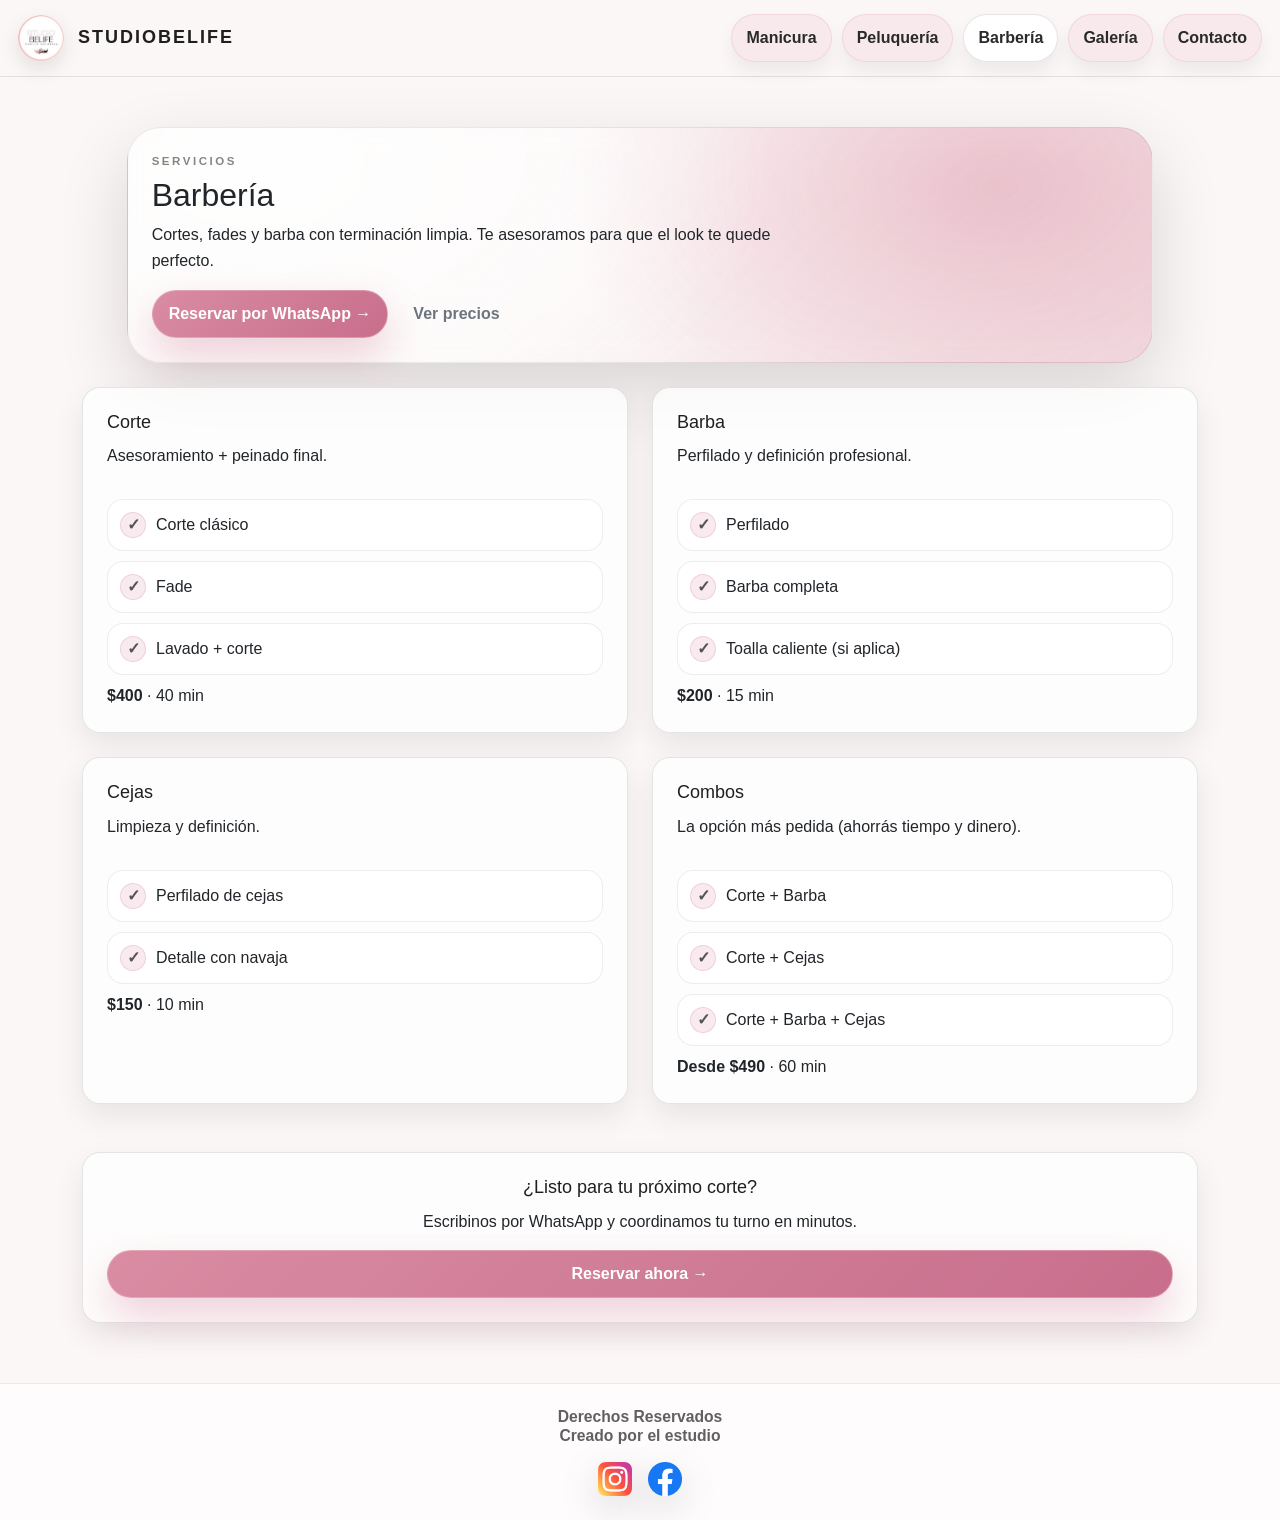
==== Belife/pages/barberia.html @ 2db6b8b3 "Add files via upload" ====
<!DOCTYPE html>
<html lang="es">
<head>
  <meta charset="UTF-8" />
  <meta name="viewport" content="width=device-width, initial-scale=1.0" />
  <title>Belife - Barbería</title>

  <!-- Bootstrap -->
  <link href="https://cdn.jsdelivr.net/npm/bootstrap@5.3.2/dist/css/bootstrap.min.css" rel="stylesheet">

  <!-- Tu CSS -->
  <link rel="stylesheet" href="../style/style.css" />
</head>

<body class="page-barberia">

  <header>
    <img src="../assets/logo.png" class="logo" alt="Logo Studio Belife" />
    <a href="../index.html"><h1 class="title">STUDIOBELIFE</h1></a>

    <nav>
      <ul>
        <li><a href="./manicura.html">Manicura</a></li>
        <li><a href="./peluqueria.html">Peluquería</a></li>
        <li><a href="./barberia.html" aria-current="page">Barbería</a></li>
        <li><a href="./galeria.html">Galería</a></li>
        <li><a href="./contacto.html">Contacto</a></li>
      </ul>
    </nav>
  </header>

  <!-- Container responsive -->
  <main class="container py-4">

    <!-- HERO (MISMA ESTRUCTURA que peluquería/manicura) -->
    <section class="service-hero mb-4 p-4 card">
      <div class="row g-4 align-items-center">
        <div class="col-12 col-lg-8">
          <p class="kicker">SERVICIOS</p>
          <h2>Barbería</h2>
          <p class="service-hero__lead">
            Cortes, fades y barba con terminación limpia. Te asesoramos para que el look te quede perfecto.
          </p>

          <!-- Chips (con Bootstrap, como en peluquería) -->
          

          <div class="d-flex flex-wrap gap-2">
            <a class="btn btn-primary" href="https://wa.me/59895533304" target="_blank" rel="noopener">
              Reservar por WhatsApp →
            </a>
            <a class="btn btn-outline-secondary" href="#servicios">
              Ver precios
            </a>
          </div>
        </div>
      </div>
    </section>

    <!-- SERVICIOS GRID (MISMA ESTRUCTURA) -->
    <section class="row g-4" id="servicios">

      <div class="col-12 col-md-6">
        <article class="card p-4 h-100">
          <h3>Corte</h3>
          <p>Asesoramiento + peinado final.</p>
          <ul>
            <li>Corte clásico</li>
            <li>Fade</li>
            <li>Lavado + corte</li>
          </ul>
          <p class="mt-2 mb-0"><strong>$400</strong> · 40 min</p>
        </article>
      </div>

      <div class="col-12 col-md-6">
        <article class="card p-4 h-100">
          <h3>Barba</h3>
          <p>Perfilado y definición profesional.</p>
          <ul>
            <li>Perfilado</li>
            <li>Barba completa</li>
            <li>Toalla caliente (si aplica)</li>
          </ul>
          <p class="mt-2 mb-0"><strong>$200</strong> · 15 min</p>
        </article>
      </div>

      <div class="col-12 col-md-6">
        <article class="card p-4 h-100">
          <h3>Cejas</h3>
          <p>Limpieza y definición.</p>
          <ul>
            <li>Perfilado de cejas</li>
            <li>Detalle con navaja</li>
          </ul>
          <p class="mt-2 mb-0"><strong>$150</strong> · 10 min</p>
        </article>
      </div>

      <div class="col-12 col-md-6">
        <article class="card p-4 h-100">
          <h3>Combos</h3>
          <p>La opción más pedida (ahorrás tiempo y dinero).</p>
          <ul>
            <li>Corte + Barba</li>
            <li>Corte + Cejas</li>
            <li>Corte + Barba + Cejas</li>
          </ul>
          <p class="mt-2 mb-0"><strong>Desde $490</strong> · 60 min</p>
        </article>
      </div>

    </section>

    <!-- CTA FINAL (MISMA ESTRUCTURA) -->
    <section class="mt-5">
      <div class="card p-4 text-center">
        <h3>¿Listo para tu próximo corte?</h3>
        <p>Escribinos por WhatsApp y coordinamos tu turno en minutos.</p>
        <a class="btn btn-primary w-100 w-md-auto"
           href="https://wa.me/59895533304"
           target="_blank" rel="noopener">
          Reservar ahora →
        </a>
      </div>
    </section>

  </main>

  <footer class="text-center py-4">
    <h2>Derechos Reservados</h2>
    <h2>Creado por el estudio</h2>
    <div class="d-flex justify-content-center gap-3 mt-3">
      <a href="https://www.instagram.com/studiobelife_/" target="_blank" rel="noopener">
        <img src="../assets/instagram.png" class="redes" alt="Instagram" />
      </a>
      <a href="https://www.facebook.com/people/Studiobelife/61578109405108/" target="_blank" rel="noopener">
        <img src="../assets/facebook.png" class="redes" alt="Facebook" />
      </a>
    </div>
  </footer>

  <script src="https://cdn.jsdelivr.net/npm/bootstrap@5.3.2/dist/js/bootstrap.bundle.min.js"></script>
</body>
</html>
---- Belife/style/style.css ----
/* ================================
   STUDIO BELIFE — CSS REDUCIDO
   (mantiene look final)
================================ */

/* ===== Variables / Theme tokens ===== */
:root{
  --bg:#fbf7f6;
  --bg-cream:#fff6f8;
  --ink:#1f1f1f;
  --text:#1f1f1f;
  --muted:#6b6b6b;

  --pink:#d98ca3;
  --pink-2:#c86e8c;
  --pink-3:#b85d7c;

  --surface:#fff;
  --white:#fff;

  --border:rgba(0,0,0,.10);
  --shadow:0 12px 30px rgba(0,0,0,.08);

  --r:18px;
  --r2:28px;
  --container:1120px;

  /* accents (por tema) */
  --accent:var(--pink);
  --accent-weak:rgba(217,140,163,.14);
  --pink-soft:rgba(217,140,163,.10);
}

/* Temas (solo variables) */
body.theme-barber{--accent:#2d2d2d;--accent-weak:rgba(45,45,45,.10)}
body.theme-hair{--accent:#d98ca3;--accent-weak:rgba(217,140,163,.14)}
body.theme-nails{--accent:#c07aa0;--accent-weak:rgba(192,122,160,.14)}

/* ===== Base ===== */
*{box-sizing:border-box}
html{scroll-behavior:smooth}
body{
  margin:0;
  font-family:Arial,Helvetica,sans-serif;
  background:var(--bg);
  color:var(--text);
  line-height:1.6;
}
img{max-width:100%;display:block}
a{color:inherit;text-decoration:none}
a:hover{opacity:.95}
main{max-width:1100px;margin:0 auto;padding:22px 18px 60px}

/* ===== Utilidades ===== */
.muted{opacity:.85}
.small{font-size:13px;margin-top:10px}
.kicker{
  font-size:.72rem;
  font-weight:900;
  letter-spacing:.22em;
  text-transform:uppercase;
  color:rgba(0,0,0,.48);
  margin:0 0 6px;
}

/* ===== Componentes base ===== */
.card{
  background:rgba(255,255,255,.78);
  border:1px solid var(--border);
  border-radius:var(--r);
  box-shadow:var(--shadow);
  padding:18px;
}
.card h3{margin:0 0 10px;color:var(--ink);font-size:18px}

.btn{
  width:fit-content;
  display:inline-flex;
  align-items:center;
  justify-content:center;
  gap:8px;
  padding:11px 16px;
  border-radius:999px;
  font-weight:900;
  cursor:pointer;
  border:1px solid rgba(255,255,255,.25);
  transition:transform .15s ease,box-shadow .15s ease,opacity .15s ease,background .15s ease;
}
.btn-primary{
  color:#fff;
  background:linear-gradient(135deg,var(--pink) 0,var(--pink-2) 100%);
  box-shadow:0 18px 40px rgba(200,110,140,.32);
}
.btn-primary:hover{transform:translateY(-2px);box-shadow:0 24px 55px rgba(200,110,140,.42)}
.btn-accent{background:var(--accent);color:#fff;border-color:transparent}
.btn-ghost{
  background:rgba(255,255,255,.65);
  color:rgba(0,0,0,.72);
  border:1px solid rgba(0,0,0,.10);
  box-shadow:0 14px 28px rgba(0,0,0,.08);
}
.btn-ghost:hover{transform:translateY(-2px)}

.chip{
  display:inline-flex;
  flex-wrap:wrap;
  gap:10px;
  margin-top:12px;
  padding:10px 14px;
  border-radius:999px;
  font-weight:900;
  background:rgba(255,255,255,.78);
  border:1px solid rgba(217,140,163,.28);
  box-shadow:0 14px 28px rgba(0,0,0,.08);
  transition:transform .15s ease,box-shadow .15s ease,background-color .15s ease;
}
.chip:hover{transform:translateY(-2px);background:rgba(217,140,163,.14);box-shadow:0 18px 30px rgba(0,0,0,.10)}

/* ===== Header / Nav (único) ===== */
header{
  position:sticky;top:0;z-index:50;
  background:rgba(251,247,246,.85);
  backdrop-filter:blur(10px);
  border-bottom:1px solid var(--border);
  padding:14px 18px;
  display:flex;align-items:center;gap:14px;
}
header .logo{
  width:46px;height:46px;border-radius:50%;
  object-fit:cover;box-shadow:0 8px 20px rgba(0,0,0,.10);
}
header h1{font-size:18px;letter-spacing:2px;margin:0;font-weight:800}
nav{margin-left:auto}
nav ul{
  list-style:none;margin:0;padding:0;
  display:flex;gap:10px;flex-wrap:wrap;align-items:center;
}
header li a{
  display:inline-flex;
  padding:10px 14px;
  border-radius:999px;
  font-weight:800;
  color:#2a2a2a;
  background:rgba(217,140,163,.12);
  border:1px solid rgba(217,140,163,.22);
  box-shadow:0 10px 18px rgba(0,0,0,.06);
  transition:transform .15s ease,box-shadow .15s ease,background .15s ease;
}
header li a:hover{
  transform:translateY(-2px);
  background:rgba(217,140,163,.18);
  box-shadow:0 18px 30px rgba(0,0,0,.10);
}
header a[aria-current="page"]{
  background:var(--surface);
  border-color:var(--border);
}

/* ===== Hero (home) ===== */
.hero{
  width:100%;
  height:clamp(340px,55vh,560px);
  position:relative;
  overflow:hidden;
  background:
    radial-gradient(900px 600px at 20% 30%,rgba(255,255,255,.70) 0,transparent 55%),
    radial-gradient(900px 600px at 80% 30%,rgba(217,140,163,.50) 0,transparent 55%),
    linear-gradient(135deg,#f9e1e7 0,#f0c4d0 45%,#fdeff3 100%);
}
.hero::after{
  content:"";
  position:absolute;inset:0;
  background:
    radial-gradient(900px 600px at 75% 0%,rgba(0,0,0,.22),transparent 55%),
    linear-gradient(180deg,rgba(0,0,0,.12) 0,rgba(0,0,0,0) 50%,rgba(0,0,0,.18) 100%);
  pointer-events:none;
}
.hero-overlay{
  position:relative;z-index:2;
  width:min(var(--container),92%);
  margin:0 auto;height:100%;
  display:grid;align-content:center;gap:12px;
}
.hero-overlay h2{
  color:var(--ink);
  font-size:clamp(2rem,4vw,3.2rem);
  letter-spacing:-.02em;
  text-shadow:0 10px 30px rgba(0,0,0,.08);
  margin:0;
}
.hero-overlay p{
  font-size:1.08rem;
  color:rgba(0,0,0,.70);
  max-width:60ch;
  margin:0;
}
.btn-hero{
  display:inline-flex;align-items:center;justify-content:center;
  padding:12px 18px;border-radius:999px;font-weight:900;color:#fff;
  background:linear-gradient(135deg,var(--pink) 0,var(--pink-2) 60%,var(--pink-3) 100%);
  border:1px solid rgba(255,255,255,.28);
  box-shadow:0 18px 40px rgba(200,110,140,.45);
  transition:transform .15s ease,box-shadow .15s ease;
  width:fit-content;
}
.btn-hero:hover{transform:translateY(-2px);box-shadow:0 24px 55px rgba(200,110,140,.55)}

/* ===== Home blocks ===== */
.home-info{display:grid;gap:26px;padding:34px 0 46px}
.home-cta,.home-block{
  background:rgba(255,255,255,.78);
  border:1px solid rgba(0,0,0,.08);
  border-radius:30px;
  box-shadow:0 22px 60px rgba(0,0,0,.11);
  padding:26px;
  position:relative;
  overflow:hidden;
  backdrop-filter:blur(14px);
  -webkit-backdrop-filter:blur(14px);
}
.home-cta::before,.home-block::before{
  content:"";
  position:absolute;left:18px;right:18px;top:0;
  height:3px;border-radius:99px;
  background:linear-gradient(90deg,transparent,rgba(217,140,163,.85),transparent);
}
.home-cta h2{font-size:1.7rem;color:var(--ink);margin:0 0 4px}
.home-block h3{margin:2px 0 0;font-size:1.35rem;color:var(--ink)}
.home-block h3,.home-cta h2{position:relative;padding-bottom:10px}
.home-block h3::after,.home-cta h2::after{
  content:"";
  position:absolute;left:0;bottom:0;
  width:85px;height:4px;border-radius:999px;
  background:linear-gradient(90deg,rgba(217,140,163,.95),rgba(217,140,163,0));
}

/* ===== Team ===== */
.team-grid{
  display:grid;
  gap:22px;
  grid-template-columns:repeat(2,minmax(0,1fr));
  margin-top:6px;
}
.team-card{
  position:relative;
  overflow:hidden;
  background:rgba(255,255,255,.78);
  border:1px solid rgba(0,0,0,.08);
  border-radius:32px;
  box-shadow:0 26px 70px rgba(0,0,0,.14);
  padding:20px;
  display:grid;
  grid-template-columns:140px 1fr;
  gap:18px;
  align-items:center;
  transition:transform .18s ease,box-shadow .18s ease,filter .18s ease;
}
.team-card::before{
  content:"";
  position:absolute;
  inset:-120px -120px auto auto;
  width:320px;height:320px;
  background:radial-gradient(circle,rgba(217,140,163,.35) 0,transparent 62%);
  transform:rotate(15deg);
  pointer-events:none;
}
.team-card::after{
  content:"";
  position:absolute;
  left:18px;top:14px;
  width:60px;height:4px;border-radius:99px;
  background:linear-gradient(90deg,rgba(217,140,163,.95),rgba(217,140,163,0));
  opacity:.9;
  pointer-events:none;
}
.team-card:nth-child(2n)::after{
  background:linear-gradient(90deg,rgba(200,110,140,.95),rgba(200,110,140,0));
}
.team-card:hover{transform:translateY(-4px);box-shadow:0 34px 90px rgba(0,0,0,.18)}
.team-photo{
  width:128px;height:128px;
  border-radius:999px;
  object-fit:cover;
  border:6px solid rgba(255,255,255,.85);
  box-shadow:0 18px 40px rgba(0,0,0,.18);
  filter:saturate(1.08) contrast(1.04);
}
.team-card h4{margin:0 0 6px;font-size:1.55rem;letter-spacing:-.02em;color:#1f1f1f}
.team-role{
  margin:0 0 10px;
  display:inline-flex;
  width:fit-content;
  padding:7px 12px;
  border-radius:999px;
  font-weight:900;
  font-size:.9rem;
  color:rgba(20,20,20,.78);
  background:rgba(217,140,163,.14);
  border:1px solid rgba(217,140,163,.22);
}
.team-desc{
  margin:0;
  font-size:1rem;
  color:rgba(25,25,25,.72);
  line-height:1.7;
  display:-webkit-box;
  -webkit-box-orient:vertical;
  -webkit-line-clamp:5;
  overflow:hidden;
}

/* ===== Hours ===== */
.hours{margin-top:12px;display:grid;gap:10px}
.hour{
  display:flex;align-items:center;justify-content:space-between;
  padding:12px 14px;
  border-radius:16px;
  border:1px solid rgba(0,0,0,.07);
  background:rgba(255,255,255,.60);
}
.hour span{font-weight:900;color:rgba(0,0,0,.62)}
.hour b{color:rgba(0,0,0,.80)}
.closed{color:rgba(0,0,0,.42)}

/* ===== Footer ===== */
footer{
  margin-top:36px;
  padding:28px 4%;
  background:rgba(255,255,255,.70);
  border-top:1px solid rgba(0,0,0,.07);
}
footer h2{
  margin:0;
  text-align:center;
  font-size:.98rem;
  font-weight:900;
  color:rgba(0,0,0,.62);
}
footer nav{margin-top:14px}
footer ul{list-style:none;padding:0;margin:0;display:flex;justify-content:center;gap:14px}
.redes{
  width:34px;height:34px;
  object-fit:contain;
  filter:drop-shadow(0 12px 18px rgba(0,0,0,.14));
  transition:transform .15s ease;
}
.redes:hover{transform:translateY(-2px)}

/* ===== Servicios (service-hero / grid / list) ===== */
.service-hero{
  width:min(var(--container),92%);
  margin:26px auto 10px;
  border-radius:34px;
  padding:26px;
  background:
    radial-gradient(900px 520px at 15% 20%,rgba(255,255,255,.75) 0,transparent 55%),
    radial-gradient(800px 520px at 85% 25%,rgba(217,140,163,.45) 0,transparent 55%),
    linear-gradient(135deg,rgba(255,255,255,.55) 0,rgba(255,255,255,.30) 45%,rgba(217,140,163,.20) 100%);
  border:1px solid rgba(0,0,0,.08);
  box-shadow:0 26px 70px rgba(0,0,0,.14);
  backdrop-filter:blur(14px);
  -webkit-backdrop-filter:blur(14px);
}
.service-hero__content h2{margin:6px 0 10px;font-size:clamp(2rem,3.4vw,2.8rem);color:var(--ink);letter-spacing:-.02em}
service-hero__lead{max-width:70ch;margin:0 0 16px;color:rgba(0,0,0,.68);font-size:1.05rem}
.service-hero__actions{display:flex;gap:12px;flex-wrap:wrap;align-items:center;margin-bottom:14px}
.service-badges{display:flex;flex-wrap:wrap;gap:10px}
.badge{
  display:inline-flex;
  padding:9px 12px;border-radius:999px;
  font-weight:900;font-size:.92rem;
  background:rgba(255,255,255,.70);
  border:1px solid rgba(217,140,163,.28);
}
.service-grid{
  width:min(var(--container),92%);
  margin:18px auto 0;
  display:grid;gap:18px;
  grid-template-columns:repeat(2,minmax(0,1fr));
}
.service-card{
  background:rgba(255,255,255,.78);
  border:1px solid rgba(0,0,0,.08);
  border-radius:var(--r2);
  padding:18px 18px 16px;
  box-shadow:0 22px 60px rgba(0,0,0,.12);
  position:relative;overflow:hidden;
}
.service-card::after{
  content:"";
  position:absolute;
  inset:-120px -120px auto auto;
  width:280px;height:280px;
  background:radial-gradient(circle,rgba(217,140,163,.28) 0,transparent 62%);
  transform:rotate(14deg);
  pointer-events:none;
}
.service-card__head h3{margin:0 0 6px;color:var(--ink);font-size:1.35rem;letter-spacing:-.01em}
.service-card__head p{margin:0 0 14px;color:rgba(0,0,0,.66);font-size:.95rem}

.service-list{list-style:none;padding:0;margin:0;display:grid;gap:10px}
.service-list li{
  display:flex;align-items:center;justify-content:space-between;
  gap:10px;padding:12px;border-radius:16px;
  background:rgba(255,255,255,.62);
  border:1px solid rgba(0,0,0,.07);
}
.service-list li::before{
  content:"✓";
  display:inline-flex;align-items:center;justify-content:center;
  width:26px;height:26px;border-radius:999px;
  background:rgba(217,140,163,.18);
  border:1px solid rgba(217,140,163,.28);
  font-weight:900;color:rgba(0,0,0,.65);
  margin-right:10px;
}
.service-list li span{padding-right:10px}
.service-meta{margin-left:auto;font-weight:900;color:rgba(0,0,0,.62);white-space:nowrap}
.service-note{margin-top:14px;font-size:.9rem;color:rgba(0,0,0,.55);font-style:italic}

.service-cta{width:min(var(--container),92%);margin:22px auto 42px}
.service-cta__box{
  border-radius:34px;
  padding:22px;
  background:rgba(255,255,255,.78);
  border:1px solid rgba(0,0,0,.08);
  box-shadow:0 26px 70px rgba(0,0,0,.14);
}
.service-cta__box h3{margin:0 0 6px;color:var(--ink);font-size:1.5rem}
.service-cta__box p{margin:0 0 12px;color:rgba(0,0,0,.65)}

/* ===== Galería (FLEXBOX) ===== */
.galeria{padding:60px 20px;text-align:center}
.galeria h2{color:var(--ink);font-size:clamp(22px,3vw,32px);margin:0 0 10px;letter-spacing:.5px}
.galeria-sub{max-width:680px;margin:0 auto 35px;color:var(--text);opacity:.9}

.galeria-grid{
  width:min(1100px,100%);
  margin:0 auto;
  display:flex;
  flex-wrap:wrap;
  gap:18px;
  justify-content:center;
}

.galeria-item{
  margin:0;background:var(--white);
  border:1px solid var(--border);
  border-radius:var(--r);
  overflow:hidden;
  box-shadow:var(--shadow);
  transform:translateY(0);
  transition:transform .25s ease,box-shadow .25s ease;

  flex: 1 1 220px;
  max-width: calc(25% - 18px);
}

.galeria-item:hover{transform:translateY(-4px)}
.galeria-item img{width:100%;height:260px;object-fit:cover;transition:transform .35s ease}
.galeria-item:hover img{transform:scale(1.05)}
nav a.active{font-weight:700;text-decoration:underline;text-underline-offset:6px}

/* ===== Contacto (header BEM + form) ===== */
.header{
  position:sticky;top:0;z-index:20;
  background:rgba(247,220,226,.85);
  backdrop-filter:blur(10px);
  border-bottom:1px solid var(--border);
}
.header__inner{
  max-width:1100px;margin:0 auto;
  padding:14px 16px;
  display:flex;align-items:center;justify-content:space-between;gap:14px;
}
.brand{display:flex;align-items:center;gap:12px;color:var(--ink)}
.logo{width:54px;height:54px;object-fit:contain}
.brand__title{font-size:20px;letter-spacing:.5px;margin:0}
.nav__list{list-style:none;display:flex;gap:12px;padding:0;margin:0;flex-wrap:wrap;justify-content:flex-end}
.nav__list a{
  display:inline-block;
  padding:10px 12px;
  border-radius:999px;
  background:rgba(255,255,255,.55);
  border:1px solid var(--border);
  color:var(--ink);
  font-weight:600;
  font-size:14px;
  transition:transform .15s ease;
}
.nav__list a:hover{transform:translateY(-1px)}
.nav__list a.is-active{background:var(--pink-soft);border-color:rgba(217,140,163,.35)}

.contact{max-width:1100px;margin:0 auto;padding:26px 16px 40px}
.contact__hero{
  background:rgba(255,255,255,.6);
  border:1px solid var(--border);
  border-radius:var(--r);
  box-shadow:var(--shadow);
  padding:22px;
  margin-bottom:18px;
}
.contact__hero h2{margin:0 0 8px;color:var(--ink);font-size:28px}
.contact__hero p{margin:0 0 16px;max-width:70ch}
.contact__cta{display:flex;flex-wrap:wrap;gap:10px}
.contact__grid{display:grid;grid-template-columns:1.1fr .9fr;gap:16px}
.contact__list{list-style:none;padding:0;margin:0;display:grid;gap:12px}
.contact__label{display:block;font-size:12px;opacity:.8;margin-bottom:3px}
.contact__value{display:block;color:var(--ink);font-weight:600}
.contact__link{color:var(--pink);font-weight:700}
.contact__actions{display:flex;flex-wrap:wrap;gap:10px;margin-top:14px}

.map{border-radius:16px;overflow:hidden;border:1px solid var(--border);background:rgba(255,255,255,.6)}
.map iframe{width:100%;height:320px;border:0;display:block}

/* ✅ OVERRIDE: quitar ticks SOLO en la lista de contacto */
.contact__list li::before{
  content:none !important;
  display:none !important;
}
.contact__list li{gap:0}

.form{display:grid;gap:12px}
.form__row{display:grid;grid-template-columns:1fr 1fr;gap:12px}
.field label{display:block;font-weight:800;color:var(--ink);margin-bottom:6px;font-size:13px}
.field input,.field select,.field textarea{
  width:100%;
  padding:12px;
  border-radius:14px;
  border:1px solid var(--border);
  background:rgba(255,255,255,.75);
  color:var(--ink);
  outline:none;
}
.field input:focus,.field select:focus,.field textarea:focus{
  border-color:rgba(217,140,163,.6);
  box-shadow:0 0 0 4px rgba(217,140,163,.18);
}
.footer{padding:18px 16px;text-align:center;opacity:.85}
.card--map{grid-row:span 2;display:flex;flex-direction:column}
.card--map .map{flex:1}
.card--map .map iframe{height:100%;min-height:320px}

/* ===== Barbería (estructura, sin duplicar “looks”) ===== */
.page-barberia .barber-hero2{
  display:grid;grid-template-columns:1.2fr .8fr;gap:18px;
  padding:26px;
  border:1px solid rgba(0,0,0,.08);
  border-radius:34px;
  box-shadow:0 26px 70px rgba(0,0,0,.14);
  background:
    radial-gradient(900px 520px at 15% 20%, rgba(255,255,255,.75) 0%, transparent 55%),
    radial-gradient(800px 520px at 85% 25%, rgba(217,140,163,.45) 0%, transparent 55%),
    linear-gradient(135deg, rgba(255,255,255,.55) 0%, rgba(255,255,255,.30) 45%, rgba(217,140,163,.20) 100%);
  overflow:hidden;
}
.page-barberia .chips{display:flex;flex-wrap:wrap;gap:10px;margin:0 0 16px}
.page-barberia .actions{display:flex;gap:10px;flex-wrap:wrap}
.page-barberia .media-box{
  border-radius:18px;
  border:1px solid rgba(0,0,0,.08);
  background:
    radial-gradient(900px 520px at 85% 25%, rgba(217,140,163,.35) 0%, transparent 55%),
    linear-gradient(135deg, rgba(255,255,255,.55) 0%, rgba(255,255,255,.30) 45%, rgba(217,140,163,.14) 100%);
  min-height:220px;
}
.page-barberia .section{
  margin-top:18px;
  padding:18px;
  border:1px solid rgba(0,0,0,.08);
  border-radius:var(--r2);
  background:rgba(255,255,255,.78);
  box-shadow:0 22px 60px rgba(0,0,0,.12);
}
.page-barberia .section__head{display:flex;align-items:flex-end;justify-content:space-between;gap:12px;margin-bottom:14px}
.page-barberia .section__head h3{margin:0;font-size:1.25rem;color:var(--ink)}
.page-barberia .section__head p{margin:0;color:rgba(0,0,0,.65);max-width:55ch}
.page-barberia .grid{display:grid;grid-template-columns:repeat(3,minmax(0,1fr));gap:12px}
.page-barberia .card.service{border-radius:16px;padding:14px}
.page-barberia .card.service .meta{margin:0 0 8px;color:rgba(0,0,0,.72);font-weight:800}
.page-barberia .badge{
  background:rgba(217,140,163,.14);
  border:1px solid rgba(217,140,163,.22);
  color:rgba(20,20,20,.80);
  font-size:.78rem;font-weight:900;
  border-radius:999px;
  padding:6px 10px;
}

/* ticks (listas dentro de cards) */
.card ul{list-style:none;padding-left:0;margin:14px 0 0;display:grid;gap:10px}
.card ul li{
  display:flex;align-items:center;gap:10px;
  padding:12px;border-radius:16px;
  background:rgba(255,255,255,.62);
  border:1px solid rgba(0,0,0,.07);
}
.card ul li::before{
  content:"✓";
  width:26px;height:26px;
  display:inline-flex;align-items:center;justify-content:center;
  border-radius:999px;
  background:rgba(217,140,163,.18);
  border:1px solid rgba(217,140,163,.28);
  font-weight:900;color:rgba(0,0,0,.65);
}

/* ===== Animación ===== */
@media (prefers-reduced-motion:no-preference){
  .team-card,.home-block,.chip,.btn,.btn-hero,header li a{transition:transform .18s ease,box-shadow .18s ease,background-color .18s ease,filter .18s ease}
  .home-block{animation:rise .35s ease both}
  @keyframes rise{from{transform:translateY(6px);opacity:0}to{transform:translateY(0);opacity:1}}
}

/* ===== Responsive ===== */
@media (max-width:900px){
  header nav{margin-left:0;width:100%}
  header ul{justify-content:flex-start}
  .team-grid{grid-template-columns:1fr}
  .service-grid{grid-template-columns:1fr}

  /* Galería: 3 columnas */
  .galeria-item{max-width: calc(33.333% - 18px);}
}
@media (max-width:860px){
  .contact__grid{grid-template-columns:1fr}
  .form__row{grid-template-columns:1fr}
  .header__inner{flex-direction:column;align-items:flex-start}
  .nav__list{justify-content:flex-start}
}
@media (max-width:680px){
  /* Galería: 2 columnas */
  .galeria-item{max-width: calc(50% - 18px);}
}
@media (max-width:560px){
  header li a{padding:9px 11px}
  .team-card{grid-template-columns:1fr;text-align:left;align-items:start}
  .team-photo{width:120px;height:120px}
  .page-barberia .grid{grid-template-columns:1fr}
  .page-barberia .barber-hero2{grid-template-columns:1fr}
}
@media (max-width:480px){
  .galeria{padding:40px 16px}
  .galeria-item{max-width:100%}
  .galeria-item img{height:220px}
}
@media (max-width:420px){
  .service-list li{flex-wrap:wrap;gap:6px}
  .service-meta{margin-left:36px}
}
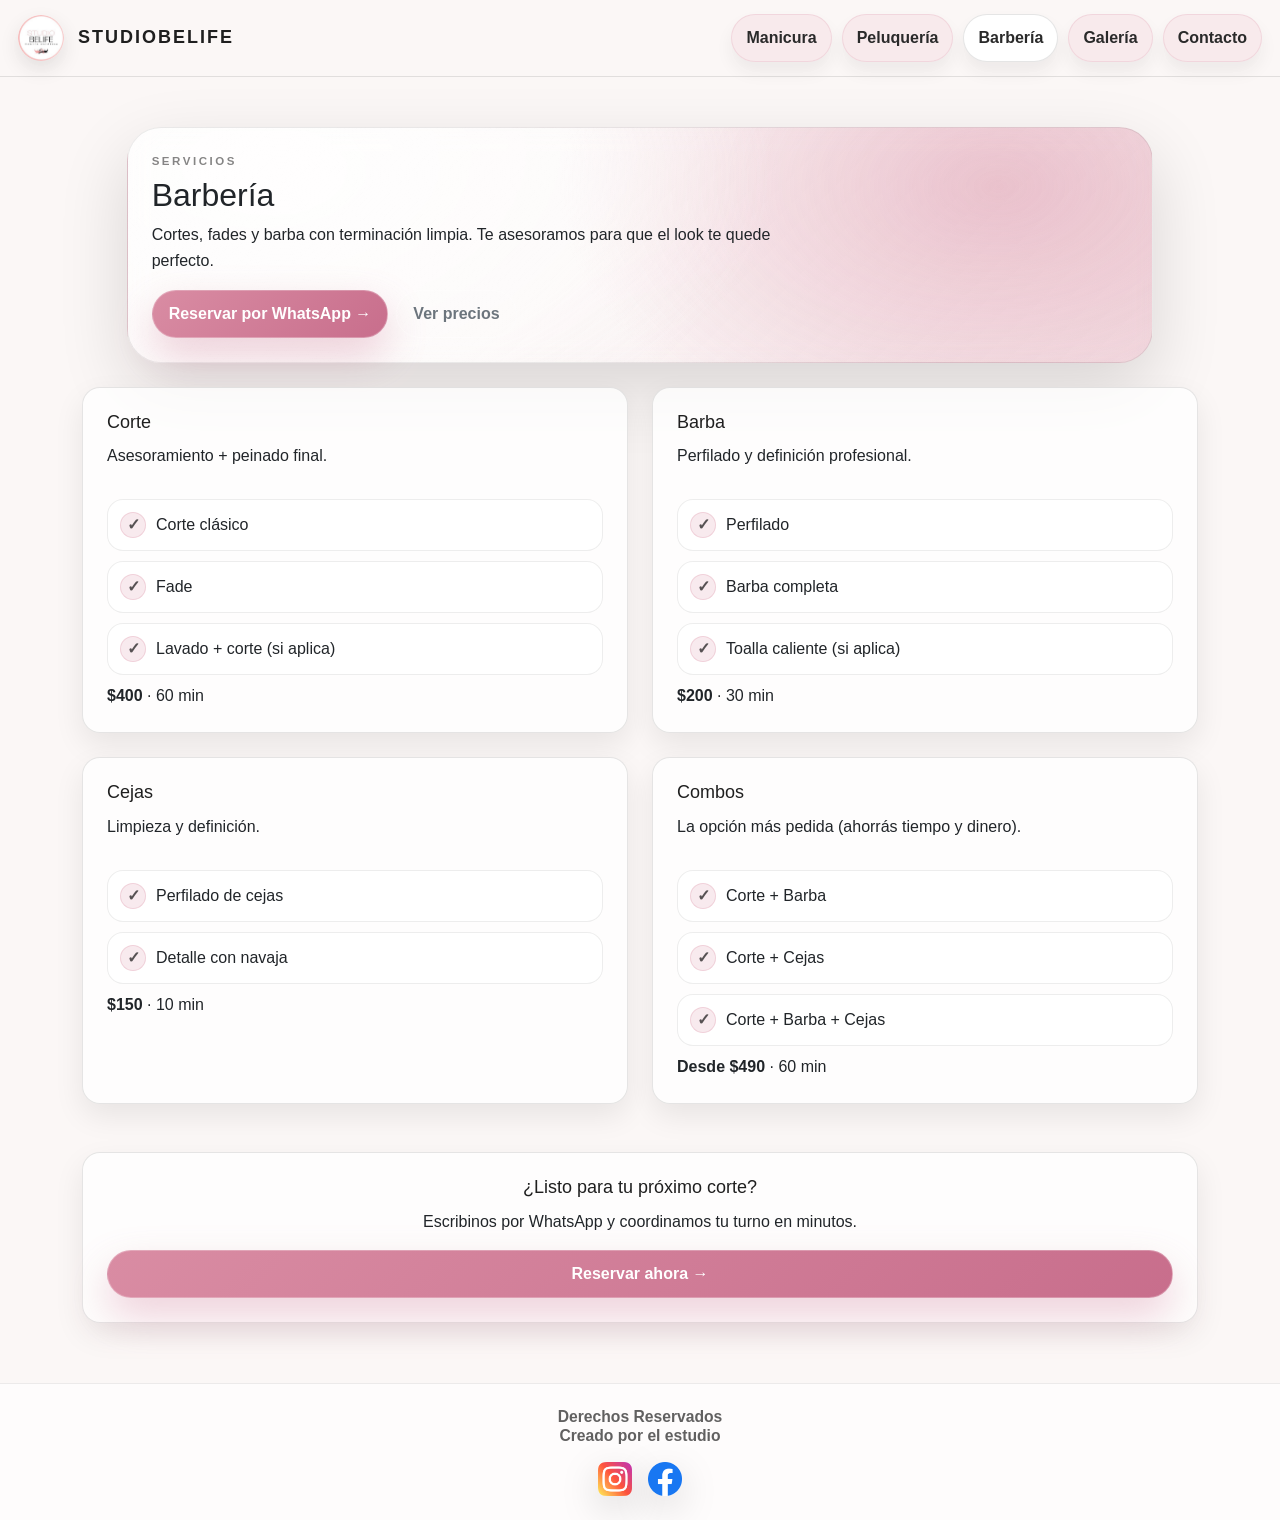
==== commit 48a93bed: "Update barberia.html" ====
--- a/Belife/pages/barberia.html
+++ b/Belife/pages/barberia.html
@@ -67,9 +67,9 @@
           <ul>
             <li>Corte clásico</li>
             <li>Fade</li>
-            <li>Lavado + corte</li>
+            <li>Lavado + corte (si aplica)</li>
           </ul>
-          <p class="mt-2 mb-0"><strong>$400</strong> · 40 min</p>
+          <p class="mt-2 mb-0"><strong>$400</strong> · 60 min</p>
         </article>
       </div>
 
@@ -82,7 +82,7 @@
             <li>Barba completa</li>
             <li>Toalla caliente (si aplica)</li>
           </ul>
-          <p class="mt-2 mb-0"><strong>$200</strong> · 15 min</p>
+          <p class="mt-2 mb-0"><strong>$200</strong> · 30 min</p>
         </article>
       </div>
 
@@ -143,4 +143,4 @@
 
   <script src="https://cdn.jsdelivr.net/npm/bootstrap@5.3.2/dist/js/bootstrap.bundle.min.js"></script>
 </body>
-</html>+</html>
--- a/Belife/style/style.css
+++ b/Belife/style/style.css
@@ -1,9 +1,6 @@
-/* ================================
-   STUDIO BELIFE — CSS REDUCIDO
-   (mantiene look final)
-================================ */
-
-/* ===== Variables / Theme tokens ===== */
+/* STUDIO BELIFE */
+
+/* Variables / Theme tokens */
 :root{
   --bg:#fbf7f6;
   --bg-cream:#fff6f8;
@@ -36,7 +33,7 @@
 body.theme-hair{--accent:#d98ca3;--accent-weak:rgba(217,140,163,.14)}
 body.theme-nails{--accent:#c07aa0;--accent-weak:rgba(192,122,160,.14)}
 
-/* ===== Base ===== */
+/* Base */
 *{box-sizing:border-box}
 html{scroll-behavior:smooth}
 body{
@@ -116,9 +113,9 @@
 }
 .chip:hover{transform:translateY(-2px);background:rgba(217,140,163,.14);box-shadow:0 18px 30px rgba(0,0,0,.10)}
 
-/* ===== Header / Nav (único) ===== */
+/* Header */
 header{
-  position:sticky;top:0;z-index:50;
+  position:relative;
   background:rgba(251,247,246,.85);
   backdrop-filter:blur(10px);
   border-bottom:1px solid var(--border);
@@ -156,7 +153,7 @@
   border-color:var(--border);
 }
 
-/* ===== Hero (home) ===== */
+/* Hero (home) */
 .hero{
   width:100%;
   height:clamp(340px,55vh,560px);
@@ -205,7 +202,7 @@
 }
 .btn-hero:hover{transform:translateY(-2px);box-shadow:0 24px 55px rgba(200,110,140,.55)}
 
-/* ===== Home blocks ===== */
+/* Home blocks */
 .home-info{display:grid;gap:26px;padding:34px 0 46px}
 .home-cta,.home-block{
   background:rgba(255,255,255,.78);
@@ -234,7 +231,7 @@
   background:linear-gradient(90deg,rgba(217,140,163,.95),rgba(217,140,163,0));
 }
 
-/* ===== Team ===== */
+/* Team */
 .team-grid{
   display:grid;
   gap:22px;
@@ -309,7 +306,7 @@
   overflow:hidden;
 }
 
-/* ===== Hours ===== */
+/* Hours */
 .hours{margin-top:12px;display:grid;gap:10px}
 .hour{
   display:flex;align-items:center;justify-content:space-between;
@@ -322,7 +319,7 @@
 .hour b{color:rgba(0,0,0,.80)}
 .closed{color:rgba(0,0,0,.42)}
 
-/* ===== Footer ===== */
+/* Footer */
 footer{
   margin-top:36px;
   padding:28px 4%;
@@ -346,7 +343,7 @@
 }
 .redes:hover{transform:translateY(-2px)}
 
-/* ===== Servicios (service-hero / grid / list) ===== */
+/* Servicios (service-hero / grid / list) */
 .service-hero{
   width:min(var(--container),92%);
   margin:26px auto 10px;
@@ -429,7 +426,7 @@
 .service-cta__box h3{margin:0 0 6px;color:var(--ink);font-size:1.5rem}
 .service-cta__box p{margin:0 0 12px;color:rgba(0,0,0,.65)}
 
-/* ===== Galería (FLEXBOX) ===== */
+/* Galería (FLEXBOX) */
 .galeria{padding:60px 20px;text-align:center}
 .galeria h2{color:var(--ink);font-size:clamp(22px,3vw,32px);margin:0 0 10px;letter-spacing:.5px}
 .galeria-sub{max-width:680px;margin:0 auto 35px;color:var(--text);opacity:.9}
@@ -461,7 +458,7 @@
 .galeria-item:hover img{transform:scale(1.05)}
 nav a.active{font-weight:700;text-decoration:underline;text-underline-offset:6px}
 
-/* ===== Contacto (header BEM + form) ===== */
+/* Contacto (header BEM + form) */
 .header{
   position:sticky;top:0;z-index:20;
   background:rgba(247,220,226,.85);
@@ -541,7 +538,7 @@
 .card--map .map{flex:1}
 .card--map .map iframe{height:100%;min-height:320px}
 
-/* ===== Barbería (estructura, sin duplicar “looks”) ===== */
+/* Barbería (estructura, sin duplicar “looks”) */
 .page-barberia .barber-hero2{
   display:grid;grid-template-columns:1.2fr .8fr;gap:18px;
   padding:26px;
@@ -605,14 +602,14 @@
   font-weight:900;color:rgba(0,0,0,.65);
 }
 
-/* ===== Animación ===== */
+/* Animación */
 @media (prefers-reduced-motion:no-preference){
   .team-card,.home-block,.chip,.btn,.btn-hero,header li a{transition:transform .18s ease,box-shadow .18s ease,background-color .18s ease,filter .18s ease}
   .home-block{animation:rise .35s ease both}
   @keyframes rise{from{transform:translateY(6px);opacity:0}to{transform:translateY(0);opacity:1}}
 }
 
-/* ===== Responsive ===== */
+/* Responsive */
 @media (max-width:900px){
   header nav{margin-left:0;width:100%}
   header ul{justify-content:flex-start}
@@ -649,3 +646,129 @@
   .service-meta{margin-left:36px}
 }
 
+.presupuesto {
+  max-width: 900px;
+  margin: 60px auto;
+  padding: 32px 24px;
+  background: linear-gradient(180deg, #fff8fa 0%, #ffffff 100%);
+  border: 1px solid rgba(216, 140, 154, 0.18);
+  border-radius: 24px;
+  box-shadow: 0 12px 30px rgba(0, 0, 0, 0.08);
+  text-align: center;
+}
+
+.presupuesto h2,
+.presupuesto h3 {
+  font-size: 2rem;
+  color: #3a2b2f;
+  margin-bottom: 10px;
+}
+
+.presupuesto p {
+  color: #6b5b60;
+  font-size: 1rem;
+  line-height: 1.6;
+}
+
+.presupuesto-categorias {
+  display: flex;
+  flex-wrap: wrap;
+  justify-content: center;
+  gap: 12px;
+  margin: 28px 0 24px;
+}
+
+.presupuesto-categorias button {
+  border: none;
+  padding: 12px 22px;
+  border-radius: 999px;
+  background: #f7d7de;
+  color: #5b3e46;
+  font-size: 0.98rem;
+  font-weight: 600;
+  cursor: pointer;
+  transition: all 0.25s ease;
+  box-shadow: 0 4px 12px rgba(216, 140, 154, 0.16);
+}
+
+.presupuesto-categorias button:hover {
+  transform: translateY(-2px);
+  background: #efbec9;
+}
+
+.presupuesto-categorias button.activo {
+  background: #d88c9a;
+  color: #ffffff;
+  box-shadow: 0 8px 18px rgba(216, 140, 154, 0.3);
+}
+
+#servicio {
+  width: 100%;
+  max-width: 460px;
+  padding: 14px 16px;
+  border: 1px solid #e6c8cf;
+  border-radius: 14px;
+  background: #ffffff;
+  color: #4a3a3f;
+  font-size: 1rem;
+  outline: none;
+  box-shadow: 0 4px 12px rgba(0, 0, 0, 0.05);
+  transition: border-color 0.25s ease, box-shadow 0.25s ease;
+}
+
+#servicio:focus {
+  border-color: #d88c9a;
+  box-shadow: 0 0 0 4px rgba(216, 140, 154, 0.15);
+}
+
+#resultado-precio {
+  margin-top: 22px;
+  padding: 18px 20px;
+  background: #fff1f4;
+  border: 1px solid rgba(216, 140, 154, 0.2);
+  border-radius: 16px;
+  font-size: 1.08rem;
+  font-weight: 600;
+  color: #7a4c57;
+  min-height: 62px;
+  display: flex;
+  align-items: center;
+  justify-content: center;
+}
+
+.aclaracion-precio {
+  margin-top: 14px;
+  font-size: 0.92rem;
+  color: #8a737a;
+}
+
+@media (max-width: 768px) {
+  .presupuesto {
+    padding: 24px 18px;
+    margin: 40px 16px;
+    border-radius: 20px;
+  }
+
+  .presupuesto h2,
+  .presupuesto h3 {
+    font-size: 1.6rem;
+  }
+
+  .presupuesto-categorias {
+    gap: 10px;
+  }
+
+  .presupuesto-categorias button {
+    width: 100%;
+    max-width: 280px;
+  }
+
+  #servicio {
+    max-width: 100%;
+  }
+
+  #resultado-precio {
+    font-size: 1rem;
+    padding: 16px;
+  }
+}
